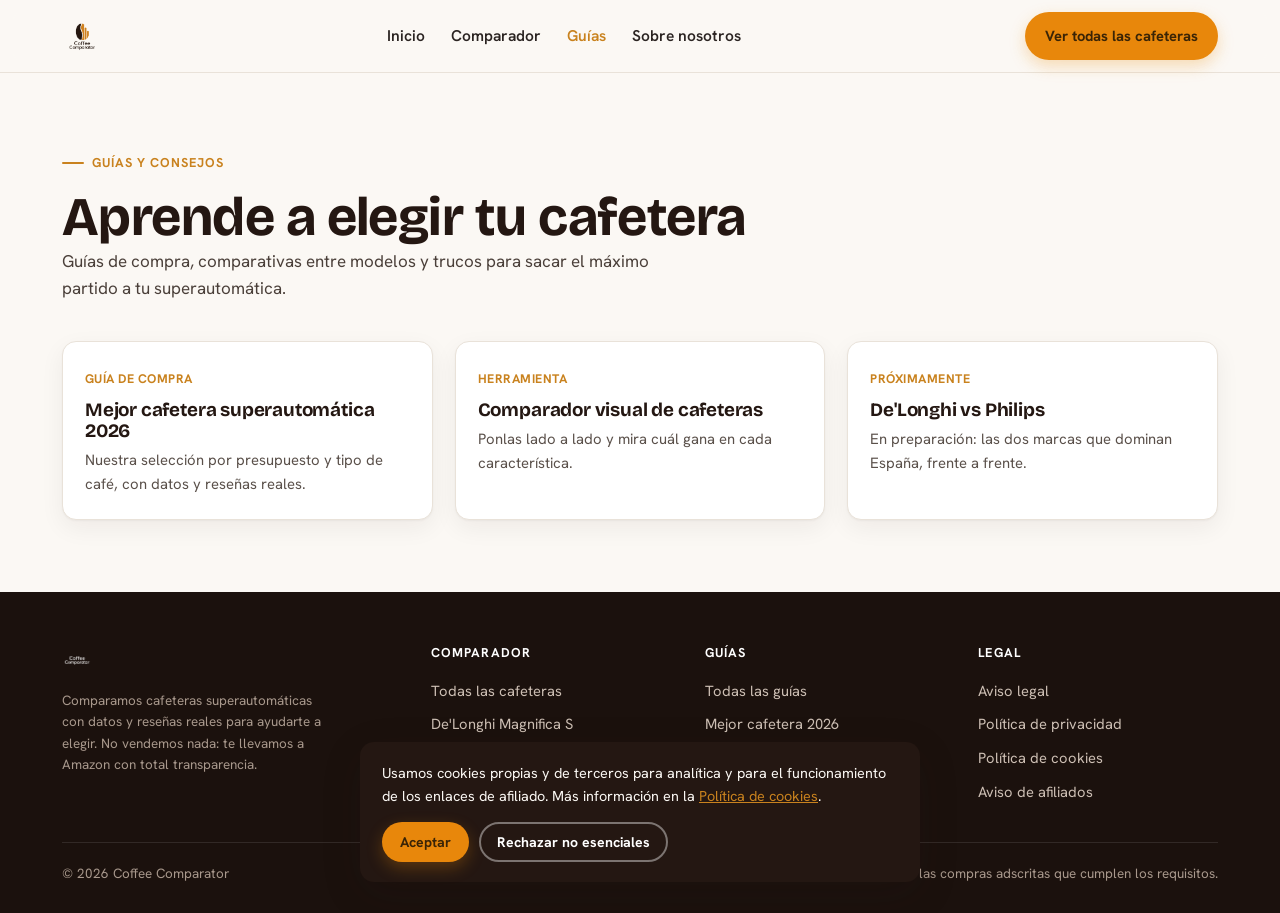
==== blog/index.html @ d8bf9d52 "Add files via upload" ====
<!DOCTYPE html>
<html lang="es">
<head>
<meta charset="UTF-8">
<meta name="viewport" content="width=device-width, initial-scale=1">
<title>Guías y comparativas de cafeteras | Coffee Comparator</title>
<meta name="description" content="Guías de compra, comparativas y consejos para elegir tu cafetera superautomática.">
<link rel="canonical" href="https://coffeecomparator.com/blog/">
<meta property="og:type" content="website">
<meta property="og:locale" content="es_ES">
<meta property="og:title" content="Guías y comparativas de cafeteras | Coffee Comparator">
<meta property="og:description" content="Guías de compra, comparativas y consejos para elegir tu cafetera superautomática.">
<meta property="og:url" content="https://coffeecomparator.com/blog/">
<meta property="og:image" content="https://coffeecomparator.com/img/logo.png">
<link rel="icon" type="image/png" href="/img/favicon.png">
<link rel="preconnect" href="https://fonts.googleapis.com">
<link rel="preconnect" href="https://fonts.gstatic.com" crossorigin>
<link href="https://fonts.googleapis.com/css2?family=Bricolage+Grotesque:opsz,wght@12..96,600;12..96,700;12..96,800&family=Hanken+Grotesk:wght@400;500;600;700&display=swap" rel="stylesheet">
<link rel="stylesheet" href="/css/style.css">

</head>
<body>
<header class="header">
  <div class="contenedor">
    <a class="marca" href="/"><img src="/img/logo.png" alt="Coffee Comparator"></a>
    <nav class="nav" aria-label="Principal">
      <a href="/">Inicio</a>
      <a href="/comparador.html">Comparador</a>
      <a href="/blog/" class="activo">Guías</a>
      <a href="/sobre-nosotros.html">Sobre nosotros</a>
    </nav>
    <div class="header-cta">
      <a class="btn btn-amber btn-ver" href="/comparador.html">Ver todas las cafeteras</a>
      <button class="menu-btn" aria-label="Abrir menú" aria-expanded="false"><span></span><span></span><span></span></button>
    </div>
  </div>
</header>
<section class="seccion">
  <div class="contenedor">
    <span class="eyebrow">Guías y consejos</span>
    <h1>Aprende a elegir tu cafetera</h1>
    <p style="max-width:60ch;color:#4a3f39">Guías de compra, comparativas entre modelos y trucos para sacar el máximo partido a tu superautomática.</p>
    <div class="grid grid-3" style="margin-top:38px">
      <a class="post" href="/blog/mejor-cafetera-superautomatica.html"><div class="post-body"><span class="cat">Guía de compra</span><h3>Mejor cafetera superautomática 2026</h3><p>Nuestra selección por presupuesto y tipo de café, con datos y reseñas reales.</p></div></a>
      <a class="post" href="/comparador.html"><div class="post-body"><span class="cat">Herramienta</span><h3>Comparador visual de cafeteras</h3><p>Ponlas lado a lado y mira cuál gana en cada característica.</p></div></a>
      <article class="post"><div class="post-body"><span class="cat">Próximamente</span><h3>De'Longhi vs Philips</h3><p>En preparación: las dos marcas que dominan España, frente a frente.</p></div></article>
    </div>
  </div>
</section>
<footer class="footer">
  <div class="contenedor">
    <div class="footer-grid">
      <div>
        <img src="/img/logo-texto.png" alt="Coffee Comparator">
        <p class="disclosure">Comparamos cafeteras superautomáticas con datos y reseñas reales para ayudarte a elegir. No vendemos nada: te llevamos a Amazon con total transparencia.</p>
      </div>
      <div>
        <h4>Comparador</h4>
        <a href="/comparador.html">Todas las cafeteras</a>
        <a href="/cafeteras/delonghi-magnifica-s.html">De'Longhi Magnifica S</a>
        <a href="/cafeteras/philips-serie-2200.html">Philips Serie 2200</a>
        <a href="/cafeteras/delonghi-magnifica-evo.html">De'Longhi Magnifica Evo</a>
      </div>
      <div>
        <h4>Guías</h4>
        <a href="/blog/">Todas las guías</a>
        <a href="/blog/mejor-cafetera-superautomatica.html">Mejor cafetera 2026</a>
        <a href="/sobre-nosotros.html">Sobre nosotros</a>
        <a href="/contacto.html">Contacto</a>
      </div>
      <div>
        <h4>Legal</h4>
        <a href="/legal/aviso-legal.html">Aviso legal</a>
        <a href="/legal/politica-privacidad.html">Política de privacidad</a>
        <a href="/legal/politica-cookies.html">Política de cookies</a>
        <a href="/legal/aviso-afiliados.html">Aviso de afiliados</a>
      </div>
    </div>
    <div class="footer-bottom">
      <span>© <span class="year">2026</span> Coffee Comparator</span>
      <span>Como Afiliados de Amazon, ingresamos por las compras adscritas que cumplen los requisitos.</span>
    </div>
  </div>
</footer>

<div class="cookies" id="cookies" role="dialog" aria-live="polite" aria-label="Aviso de cookies">
  <p>Usamos cookies propias y de terceros para analítica y para el funcionamiento de los enlaces de afiliado. Más información en la <a href="/legal/politica-cookies.html">Política de cookies</a>.</p>
  <div class="cookie-acc">
    <button class="btn btn-amber" data-cookie="accept">Aceptar</button>
    <button class="btn btn-ghost" data-cookie="reject" style="color:#fff;border-color:rgba(255,255,255,.4)">Rechazar no esenciales</button>
  </div>
</div>

<script src="/data/cafeteras.js"></script>
<script src="/js/main.js"></script>
</body>
</html>
---- css/style.css ----
/* ============================================================
   Coffee Comparator — Sistema de diseño "Espresso & Crema"
   ============================================================ */

:root{
  /* Marca */
  --espresso:#241712;
  --espresso-deep:#1B110D;
  --crema:#C9821E;
  --crema-soft:#F6ECDD;
  --porcelana:#FBF8F4;
  --blanco:#FFFFFF;

  /* Funcionales */
  --amber:#E8870B;
  --amber-dark:#C9740A;
  --verde:#1F9D55;
  --verde-soft:#E7F4ED;
  --rojo:#D14343;
  --rojo-soft:#FBECEC;

  /* Texto y líneas */
  --tinta:#2B2422;
  --muted:#8A7D74;
  --borde:#E9E2D9;

  /* Sistema */
  --radio:14px;
  --radio-s:10px;
  --sombra:0 1px 2px rgba(36,23,18,.04), 0 8px 24px rgba(36,23,18,.06);
  --sombra-fuerte:0 12px 40px rgba(36,23,18,.14);
  --maxw:1200px;
  --fuente-display:"Bricolage Grotesque", Georgia, serif;
  --fuente-texto:"Hanken Grotesk", system-ui, -apple-system, sans-serif;
}

*{box-sizing:border-box;margin:0;padding:0}
html{scroll-behavior:smooth}
body{
  font-family:var(--fuente-texto);
  color:var(--tinta);
  background:var(--porcelana);
  line-height:1.6;
  font-size:17px;
  -webkit-font-smoothing:antialiased;
  text-rendering:optimizeLegibility;
}
img{max-width:100%;height:auto;display:block}
a{color:inherit;text-decoration:none}
ul{list-style:none}

h1,h2,h3,h4{font-family:var(--fuente-display);font-weight:700;line-height:1.12;color:var(--espresso);letter-spacing:-.01em}
h1{font-size:clamp(2.1rem,5vw,3.4rem)}
h2{font-size:clamp(1.6rem,3.4vw,2.4rem)}
h3{font-size:1.25rem}
p{margin:0 0 1rem}
.tnum{font-variant-numeric:tabular-nums}

.contenedor{max-width:var(--maxw);margin:0 auto;padding:0 22px}
.seccion{padding:72px 0}
.eyebrow{
  display:inline-flex;align-items:center;gap:8px;
  font-size:.8rem;font-weight:700;letter-spacing:.08em;text-transform:uppercase;
  color:var(--crema);margin-bottom:14px;
}
.eyebrow::before{content:"";width:22px;height:2px;background:var(--crema);border-radius:2px}
.centrado{text-align:center}
.centrado .eyebrow::before{display:none}

/* ---------- Botones ---------- */
.btn{
  display:inline-flex;align-items:center;justify-content:center;gap:9px;
  font-family:var(--fuente-texto);font-weight:700;font-size:1rem;
  padding:13px 22px;border-radius:999px;border:2px solid transparent;
  cursor:pointer;transition:transform .15s ease, box-shadow .15s ease, background .15s ease;
  white-space:nowrap;
}
.btn-amber{background:var(--amber);color:#3a2406;box-shadow:0 6px 16px rgba(232,135,11,.28)}
.btn-amber:hover{background:var(--amber-dark);transform:translateY(-2px)}
.btn-espresso{background:var(--espresso);color:var(--porcelana)}
.btn-espresso:hover{background:#3a2419;transform:translateY(-2px)}
.btn-ghost{background:transparent;color:var(--espresso);border-color:var(--borde)}
.btn-ghost:hover{border-color:var(--espresso);background:var(--blanco)}
.btn-bloque{width:100%}
.btn svg{width:18px;height:18px}

/* ---------- Header ---------- */
.header{
  position:sticky;top:0;z-index:50;
  background:rgba(251,248,244,.86);backdrop-filter:blur(10px);
  border-bottom:1px solid var(--borde);
}
.header .contenedor{display:flex;align-items:center;justify-content:space-between;height:72px;gap:18px}
.marca{display:flex;align-items:center;gap:10px}
.marca img{height:40px;width:auto}
.nav{display:flex;align-items:center;gap:26px}
.nav a{font-weight:600;font-size:.97rem;color:var(--tinta);transition:color .15s}
.nav a:hover,.nav a.activo{color:var(--crema)}
.header-cta{display:flex;align-items:center;gap:12px}
.header-cta .btn{padding:10px 18px;font-size:.92rem}
.menu-btn{display:none;background:none;border:none;cursor:pointer;padding:6px}
.menu-btn span{display:block;width:24px;height:2px;background:var(--espresso);margin:5px 0;border-radius:2px;transition:.2s}

/* ---------- Hero ---------- */
.hero{
  position:relative;overflow:hidden;
  background:
    radial-gradient(1100px 460px at 78% -8%, rgba(201,130,30,.16), transparent 60%),
    var(--porcelana);
  padding:78px 0 64px;
}
.hero-grid{display:grid;grid-template-columns:1.05fr .95fr;gap:54px;align-items:center}
.hero h1{margin-bottom:18px}
.hero h1 em{font-style:normal;color:var(--crema)}
.hero .lede{font-size:1.18rem;color:#4a3f39;max-width:34ch;margin-bottom:26px}
.hero-cta{display:flex;flex-wrap:wrap;gap:12px;margin-bottom:22px}
.hero-tags{display:flex;flex-wrap:wrap;gap:18px;color:var(--muted);font-size:.92rem;font-weight:600}
.hero-tags span{display:inline-flex;align-items:center;gap:7px}
.hero-tags svg{width:16px;height:16px;color:var(--verde)}

/* Tarjeta-firma del hero: el comparador en miniatura */
.vs-card{
  background:var(--blanco);border:1px solid var(--borde);border-radius:var(--radio);
  box-shadow:var(--sombra-fuerte);padding:20px;
}
.vs-card .vs-head{display:flex;justify-content:space-between;align-items:center;margin-bottom:14px}
.vs-card .vs-head strong{font-family:var(--fuente-display);font-size:1.05rem}
.vs-card .vs-head small{color:var(--muted);font-weight:600}
.vs-row{display:grid;grid-template-columns:1.3fr 1fr 1fr;align-items:center;gap:8px;padding:10px 0;border-top:1px solid var(--borde);font-size:.92rem}
.vs-row .lab{color:var(--muted);font-weight:600}
.vs-cell{text-align:center;font-weight:700;padding:6px 4px;border-radius:8px}
.vs-cell.win{background:var(--verde-soft);color:#13713c}
.vs-cell.win::after{content:" ✓";color:var(--verde)}
.vs-foot{display:grid;grid-template-columns:1fr 1fr;gap:8px;margin-top:14px}
.vs-foot .mini{font-size:.82rem;text-align:center;background:var(--amber);color:#3a2406;font-weight:700;padding:9px;border-radius:8px}

/* ---------- Tira de confianza ---------- */
.trust{background:var(--espresso);color:var(--porcelana)}
.trust .contenedor{display:flex;flex-wrap:wrap;justify-content:center;gap:14px 40px;padding:20px 22px}
.trust div{display:inline-flex;align-items:center;gap:10px;font-weight:600;font-size:.96rem}
.trust svg{width:20px;height:20px;color:var(--crema)}

/* ---------- Grid de cards de producto ---------- */
.grid{display:grid;gap:22px}
.grid-3{grid-template-columns:repeat(3,1fr)}
.grid-2{grid-template-columns:repeat(2,1fr)}

.card{
  background:var(--blanco);border:1px solid var(--borde);border-radius:var(--radio);
  box-shadow:var(--sombra);overflow:hidden;display:flex;flex-direction:column;
  transition:transform .18s ease, box-shadow .18s ease;
}
.card:hover{transform:translateY(-4px);box-shadow:var(--sombra-fuerte)}
.card-img{background:#fff;padding:22px;aspect-ratio:4/3;display:flex;align-items:center;justify-content:center}
.card-img img{max-height:100%;object-fit:contain;mix-blend-mode:multiply}
.card-body{padding:18px 20px 20px;display:flex;flex-direction:column;flex:1}
.badge{
  align-self:flex-start;font-size:.74rem;font-weight:700;letter-spacing:.03em;text-transform:uppercase;
  background:var(--crema-soft);color:#8a560f;padding:4px 10px;border-radius:999px;margin-bottom:10px;
}
.card h3{font-size:1.12rem;margin-bottom:6px;line-height:1.2}
.stars{color:var(--crema);font-size:.95rem;letter-spacing:1px}
.stars small{color:var(--muted);font-size:.82rem;margin-left:6px;letter-spacing:0}
.card .precio{font-family:var(--fuente-display);font-size:1.5rem;color:var(--espresso);margin:10px 0 4px}
.card .precio small{font-size:.8rem;color:var(--muted);font-weight:600}
.card .resumen{font-size:.92rem;color:#5a504a;margin-bottom:16px;flex:1}
.card .acciones{display:flex;flex-direction:column;gap:8px}
.link-mas{font-weight:700;color:var(--espresso);font-size:.9rem;text-align:center;padding:8px}
.link-mas:hover{color:var(--crema)}

/* ---------- Banda comparador ---------- */
.banda{background:linear-gradient(135deg,var(--crema) 0%, #b06f14 100%);color:#fff}
.banda .contenedor{display:flex;align-items:center;justify-content:space-between;gap:30px;padding:46px 22px;flex-wrap:wrap}
.banda h2{color:#fff;margin-bottom:6px}
.banda p{color:rgba(255,255,255,.92);margin:0;max-width:48ch}

/* ---------- Guía / pasos ---------- */
.pasos{display:grid;grid-template-columns:repeat(3,1fr);gap:22px;margin-top:36px}
.paso{background:var(--blanco);border:1px solid var(--borde);border-radius:var(--radio);padding:24px}
.paso .num{font-family:var(--fuente-display);font-size:1.1rem;color:#fff;background:var(--espresso);width:38px;height:38px;display:flex;align-items:center;justify-content:center;border-radius:10px;margin-bottom:14px}
.paso h3{margin-bottom:6px}
.paso p{font-size:.94rem;color:#5a504a;margin:0}

/* ---------- Blog teasers ---------- */
.post{display:flex;flex-direction:column;background:var(--blanco);border:1px solid var(--borde);border-radius:var(--radio);overflow:hidden;box-shadow:var(--sombra);transition:transform .18s,box-shadow .18s}
.post:hover{transform:translateY(-4px);box-shadow:var(--sombra-fuerte)}
.post .post-body{padding:22px}
.post .cat{font-size:.78rem;font-weight:700;text-transform:uppercase;letter-spacing:.04em;color:var(--crema)}
.post h3{margin:8px 0;font-size:1.18rem}
.post p{font-size:.93rem;color:#5a504a;margin:0}

/* ---------- Footer ---------- */
.footer{background:var(--espresso-deep);color:#cdbfb4;padding:54px 0 28px;font-size:.92rem}
.footer-grid{display:grid;grid-template-columns:1.4fr 1fr 1fr 1fr;gap:34px;margin-bottom:34px}
.footer img{height:30px;margin-bottom:14px;filter:brightness(0) invert(1);opacity:.92}
.footer h4{color:#fff;font-family:var(--fuente-texto);font-size:.8rem;text-transform:uppercase;letter-spacing:.08em;margin-bottom:14px}
.footer a{color:#cdbfb4;display:block;padding:5px 0;transition:color .15s}
.footer a:hover{color:var(--crema)}
.footer .disclosure{font-size:.84rem;line-height:1.6;color:#a8988c;max-width:34ch}
.footer-bottom{border-top:1px solid rgba(255,255,255,.1);padding-top:20px;display:flex;justify-content:space-between;flex-wrap:wrap;gap:12px;color:#a8988c;font-size:.84rem}

/* ---------- Cookie banner ---------- */
.cookies{
  position:fixed;left:18px;right:18px;bottom:18px;z-index:80;max-width:560px;margin:0 auto;
  background:var(--espresso);color:var(--porcelana);border-radius:var(--radio);
  box-shadow:var(--sombra-fuerte);padding:20px 22px;display:none;
}
.cookies.show{display:block}
.cookies p{font-size:.9rem;margin-bottom:14px}
.cookies a{color:var(--crema);text-decoration:underline}
.cookies .cookie-acc{display:flex;gap:10px;flex-wrap:wrap}
.cookies .btn{padding:9px 16px;font-size:.88rem}

/* ============================================================
   COMPARADOR
   ============================================================ */
.cmp-intro{padding:54px 0 10px}
.cmp-toolbar{display:flex;flex-wrap:wrap;gap:12px;align-items:center;justify-content:space-between;margin:22px 0}
.cmp-toolbar .orden{display:flex;align-items:center;gap:10px;font-weight:600;font-size:.92rem;color:var(--muted)}
.cmp-toolbar select{font-family:inherit;font-size:.95rem;padding:9px 14px;border:1px solid var(--borde);border-radius:999px;background:#fff;color:var(--tinta);font-weight:600}
.cmp-scroll{overflow-x:auto;border:1px solid var(--borde);border-radius:var(--radio);background:#fff;box-shadow:var(--sombra);-webkit-overflow-scrolling:touch}
table.cmp{border-collapse:collapse;width:100%;min-width:760px}
table.cmp th,table.cmp td{padding:14px 14px;text-align:center;border-bottom:1px solid var(--borde);font-size:.95rem}
table.cmp thead th{position:sticky;top:0;background:var(--porcelana);z-index:5;vertical-align:bottom}
table.cmp .attr{
  position:sticky;left:0;z-index:6;background:#fff;text-align:left;font-weight:700;color:var(--espresso);
  min-width:170px;box-shadow:1px 0 0 var(--borde);
}
table.cmp thead .attr{z-index:7;background:var(--porcelana)}
.cmp-prod img{height:78px;object-fit:contain;margin:0 auto 8px;mix-blend-mode:multiply}
.cmp-prod .nombre{font-family:var(--fuente-display);font-size:1rem;line-height:1.15;color:var(--espresso);display:block;margin-bottom:4px}
.cmp-prod .pico{font-size:.78rem;color:var(--muted);font-weight:600}
td.win{background:var(--verde-soft);color:#13713c;font-weight:700}
td.win::after{content:" ✓";color:var(--verde);font-weight:700}
.cmp-precio{font-family:var(--fuente-display);font-size:1.25rem;color:var(--espresso)}
.si{color:var(--verde);font-weight:700}
.no{color:var(--rojo);font-weight:700}
.cmp-buy .btn{width:100%;padding:11px 10px;font-size:.9rem}
.cmp-nota{font-size:.85rem;color:var(--muted);margin-top:14px}

/* ============================================================
   FICHA
   ============================================================ */
.breadcrumb{font-size:.85rem;color:var(--muted);padding:22px 0 0}
.breadcrumb a:hover{color:var(--crema)}
.breadcrumb span{margin:0 6px}
.ficha-top{display:grid;grid-template-columns:1fr 1.05fr;gap:46px;padding:26px 0 14px;align-items:start}
.ficha-foto{background:#fff;border:1px solid var(--borde);border-radius:var(--radio);padding:34px;display:flex;align-items:center;justify-content:center;aspect-ratio:1/1}
.ficha-foto img{max-height:100%;object-fit:contain;mix-blend-mode:multiply}
.ficha-info .badge{margin-bottom:14px}
.ficha-info h1{font-size:clamp(1.7rem,3.6vw,2.5rem);margin-bottom:10px}
.ficha-rating{display:flex;align-items:center;gap:12px;margin-bottom:14px}
.ficha-rating .stars{font-size:1.1rem}
.ideal{background:var(--crema-soft);border-radius:var(--radio-s);padding:12px 16px;font-size:.96rem;margin:14px 0 18px}
.ideal strong{color:#8a560f}
.precio-box{display:flex;align-items:baseline;gap:12px;margin:6px 0 16px}
.precio-box .big{font-family:var(--fuente-display);font-size:2.2rem;color:var(--espresso)}
.precio-box small{color:var(--muted)}
.ficha-cta .btn{margin-bottom:10px}
.ficha-cta .aviso{font-size:.8rem;color:var(--muted);text-align:center}

/* pros y contras */
.pcs{display:grid;grid-template-columns:1fr 1fr;gap:22px;margin:14px 0}
.pc{border-radius:var(--radio);padding:20px 22px}
.pc.pro{background:var(--verde-soft)}
.pc.con{background:var(--rojo-soft)}
.pc h3{font-size:1.05rem;margin-bottom:12px}
.pc.pro h3{color:#13713c}
.pc.con h3{color:#9e2b2b}
.pc li{position:relative;padding-left:26px;margin-bottom:9px;font-size:.95rem}
.pc.pro li::before{content:"✓";position:absolute;left:0;color:var(--verde);font-weight:700}
.pc.con li::before{content:"✕";position:absolute;left:0;color:var(--rojo);font-weight:700}

.bloque{padding:34px 0}
.bloque h2{margin-bottom:18px}
table.specs{width:100%;border-collapse:collapse;background:#fff;border:1px solid var(--borde);border-radius:var(--radio);overflow:hidden}
table.specs td{padding:13px 18px;border-bottom:1px solid var(--borde);font-size:.96rem}
table.specs tr td:first-child{font-weight:700;color:var(--espresso);width:42%;background:var(--porcelana)}
table.specs tr:last-child td{border-bottom:none}

/* reseñas */
.reseñas{display:grid;grid-template-columns:repeat(2,1fr);gap:18px}
.reseña{background:#fff;border:1px solid var(--borde);border-radius:var(--radio);padding:20px}
.reseña .top{display:flex;justify-content:space-between;align-items:center;margin-bottom:8px}
.reseña .top .stars{font-size:.95rem}
.reseña .top .quien{font-weight:700;font-size:.9rem}
.reseña p{font-size:.93rem;color:#4a403a;margin:0;font-style:italic}
.verdicto{background:var(--espresso);color:var(--porcelana);border-radius:var(--radio);padding:30px 32px}
.verdicto h2{color:#fff}
.verdicto p{color:#e4d8cd;margin-bottom:0}

/* sticky compra móvil */
.buy-movil{display:none;position:fixed;left:0;right:0;bottom:0;z-index:60;background:#fff;border-top:1px solid var(--borde);padding:12px 16px;align-items:center;justify-content:space-between;gap:12px;box-shadow:0 -6px 20px rgba(36,23,18,.1)}
.buy-movil .p{font-family:var(--fuente-display);font-size:1.2rem;color:var(--espresso)}
.buy-movil .btn{padding:11px 18px}

/* ============================================================
   CONTENIDO (legal / blog / páginas de texto)
   ============================================================ */
.doc{max-width:820px;margin:0 auto;padding:40px 0 60px}
.doc h1{margin-bottom:8px}
.doc .meta{color:var(--muted);font-size:.9rem;margin-bottom:30px}
.doc h2{font-size:1.5rem;margin:34px 0 12px}
.doc h3{font-size:1.15rem;margin:22px 0 8px}
.doc p,.doc li{color:#423934;font-size:1.02rem}
.doc ul{list-style:disc;padding-left:22px;margin-bottom:1rem}
.doc li{margin-bottom:7px}
.doc a{color:var(--crema);text-decoration:underline}
.doc .nota{background:var(--crema-soft);border-left:4px solid var(--crema);padding:14px 18px;border-radius:8px;font-size:.92rem;margin:18px 0}
.doc .relleno{background:#fff7e8;border:1px dashed var(--crema);padding:2px 8px;border-radius:6px;font-weight:700;color:#8a560f}

/* ============================================================
   RESPONSIVE
   ============================================================ */
@media(max-width:900px){
  .hero-grid{grid-template-columns:1fr;gap:34px}
  .vs-card{max-width:460px}
  .grid-3,.pasos,.reseñas{grid-template-columns:1fr 1fr}
  .footer-grid{grid-template-columns:1fr 1fr;gap:28px}
  .ficha-top{grid-template-columns:1fr;gap:24px}
  .pcs{grid-template-columns:1fr}
}
@media(max-width:680px){
  body{font-size:16px}
  .seccion{padding:52px 0}
  .nav{
    display:none;position:absolute;top:72px;left:0;right:0;
    flex-direction:column;align-items:flex-start;gap:0;
    background:var(--porcelana);border-bottom:1px solid var(--borde);padding:8px 22px 16px;
  }
  .nav.abierto{display:flex}
  .nav a{padding:12px 0;width:100%;border-bottom:1px solid var(--borde)}
  .menu-btn{display:block}
  .header-cta .btn-ver{display:none}
  .grid-3,.grid-2,.pasos,.reseñas{grid-template-columns:1fr}
  .footer-grid{grid-template-columns:1fr 1fr}
  .banda .contenedor{flex-direction:column;align-items:flex-start;text-align:left}
  .buy-movil{display:flex}
}
@media(prefers-reduced-motion:reduce){
  *{animation:none!important;transition:none!important;scroll-behavior:auto!important}
}
:focus-visible{outline:3px solid var(--crema);outline-offset:2px;border-radius:4px}
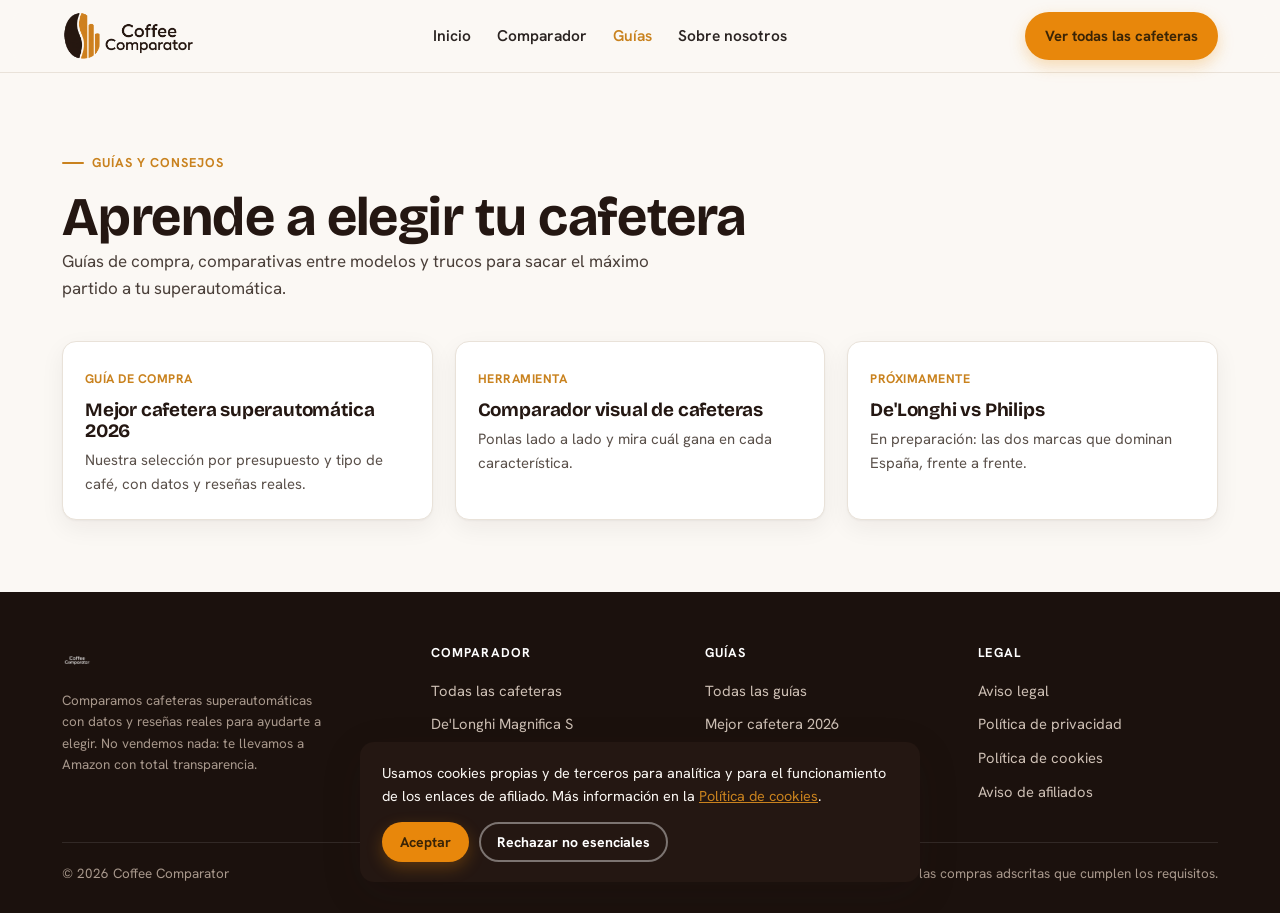
==== commit 49a57a12: "Add files via upload Cafeteras reales con imagenes" ====
--- a/blog/index.html
+++ b/blog/index.html
@@ -58,8 +58,7 @@
         <h4>Comparador</h4>
         <a href="/comparador.html">Todas las cafeteras</a>
         <a href="/cafeteras/delonghi-magnifica-s.html">De'Longhi Magnifica S</a>
-        <a href="/cafeteras/philips-serie-2200.html">Philips Serie 2200</a>
-        <a href="/cafeteras/delonghi-magnifica-evo.html">De'Longhi Magnifica Evo</a>
+        <a href="/cafeteras/philips-serie-5400.html">Philips Serie 5400</a>
       </div>
       <div>
         <h4>Guías</h4>
--- a/css/style.css
+++ b/css/style.css
@@ -92,7 +92,7 @@
 }
 .header .contenedor{display:flex;align-items:center;justify-content:space-between;height:72px;gap:18px}
 .marca{display:flex;align-items:center;gap:10px}
-.marca img{height:40px;width:auto}
+.marca img{height:50px;width:auto}
 .nav{display:flex;align-items:center;gap:26px}
 .nav a{font-weight:600;font-size:.97rem;color:var(--tinta);transition:color .15s}
 .nav a:hover,.nav a.activo{color:var(--crema)}
